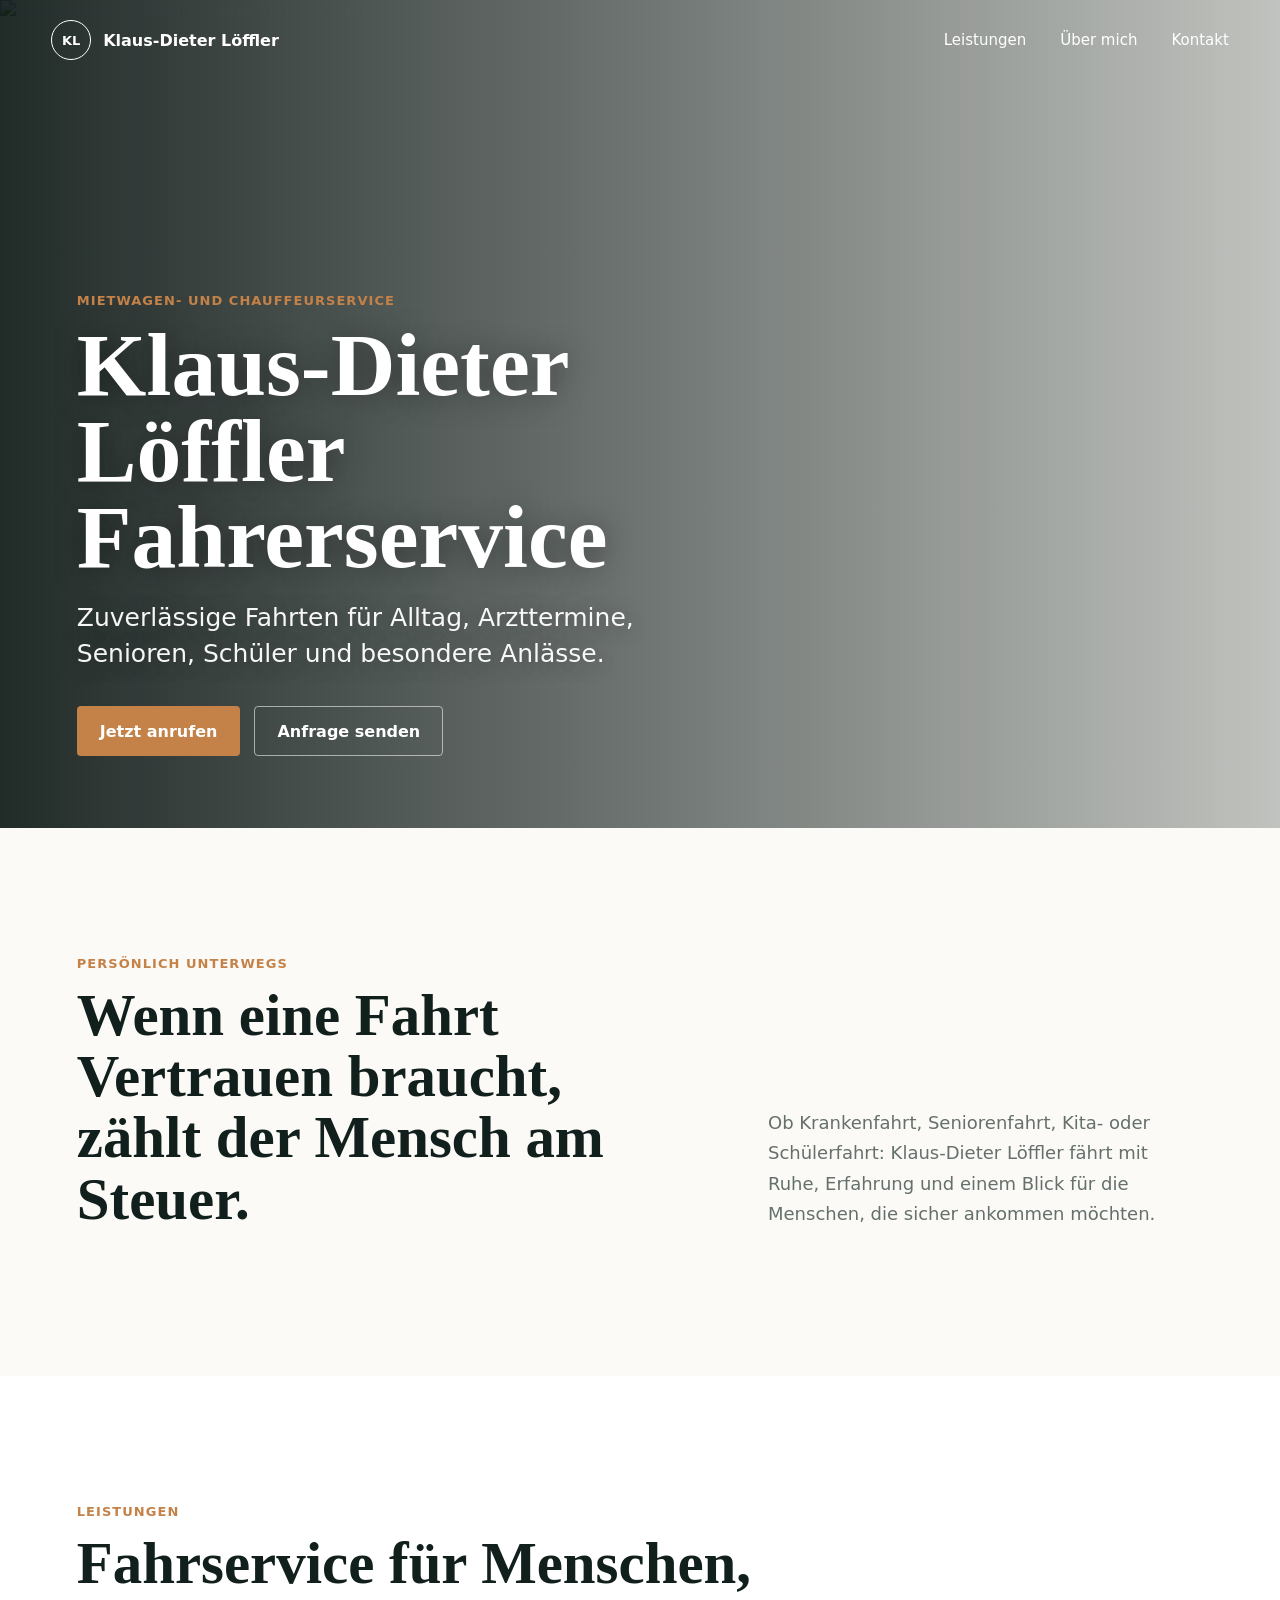
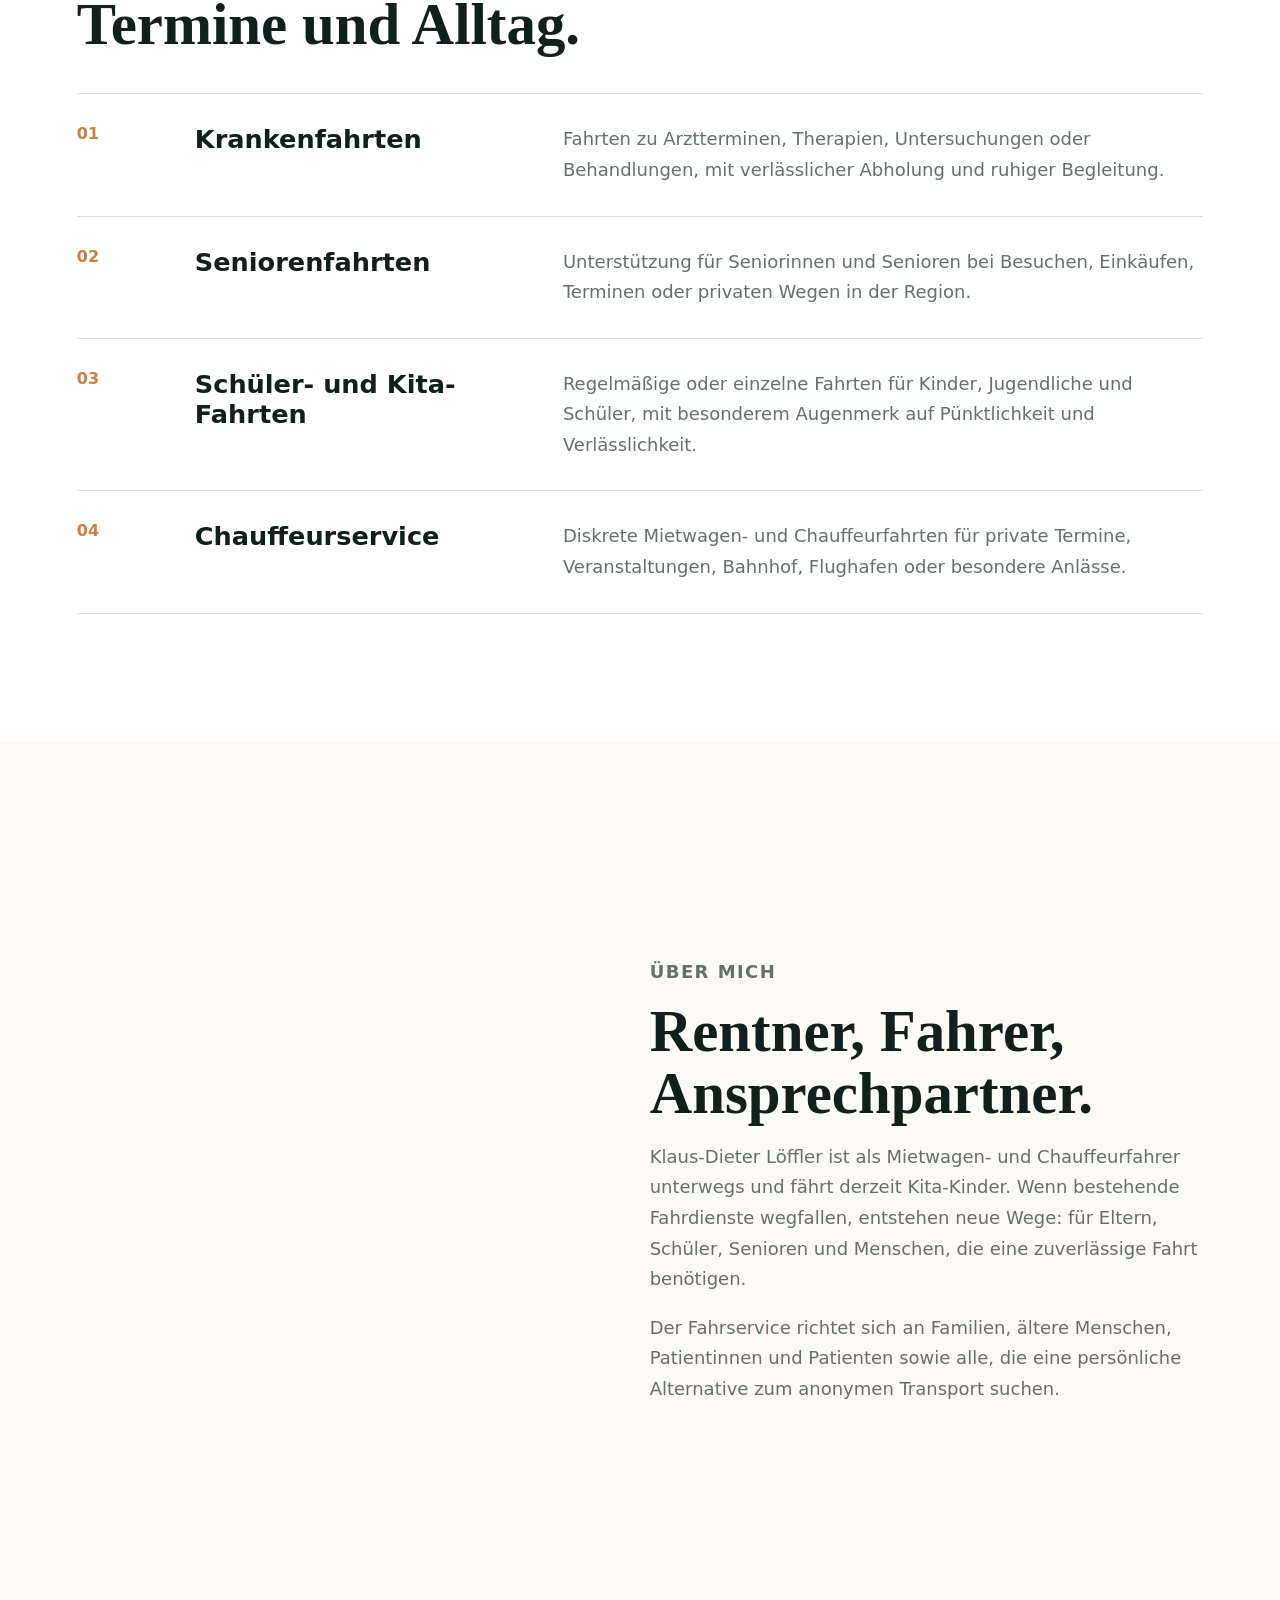
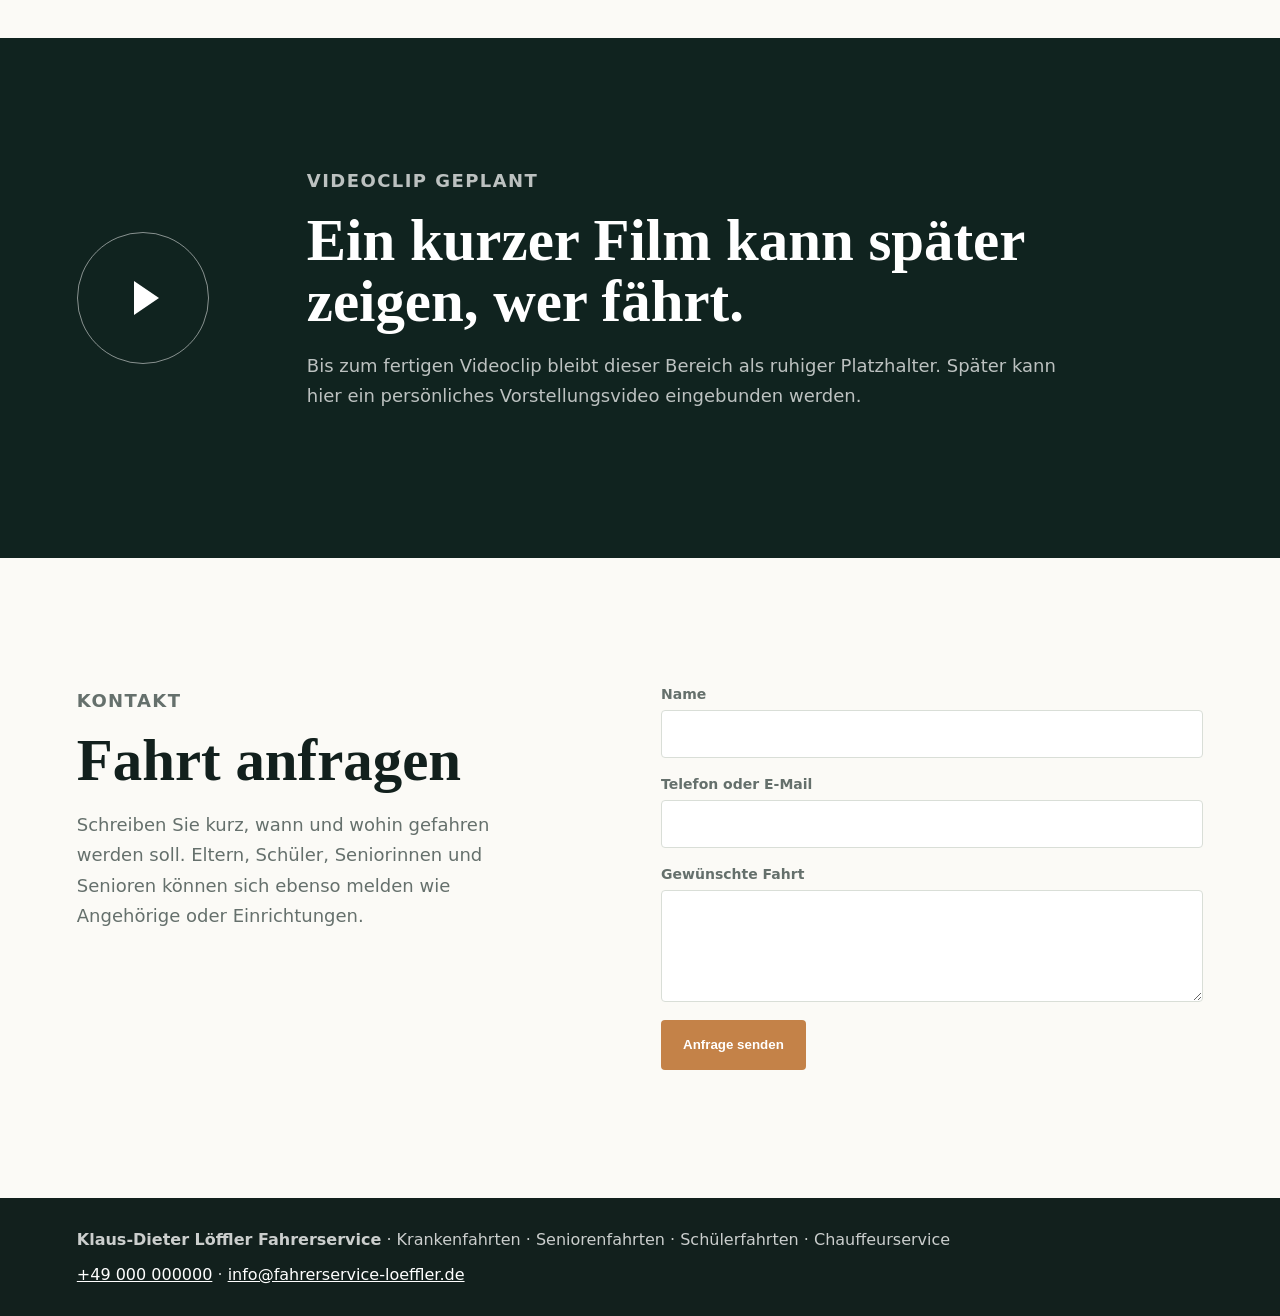
==== index.html @ e50ec059 "Initial fahrerservice website" ====
<!doctype html>
<html lang="de">
  <head>
    <meta charset="utf-8">
    <meta name="viewport" content="width=device-width, initial-scale=1">
    <title>Klaus-Dieter Löffler Fahrerservice | Krankenfahrten, Seniorenfahrten & Chauffeurservice</title>
    <meta name="description" content="Zuverlässiger Fahrerservice von Klaus-Dieter Löffler: Krankenfahrten, Seniorenfahrten, Schülerfahrten, Kita-Fahrten und Mietwagen-Chauffeurservice. Persönlich, pünktlich und diskret.">
    <meta name="robots" content="index, follow">
    <meta name="theme-color" content="#10231f">
    <link rel="canonical" href="https://www.fahrerservice-loeffler.de/">
    <link rel="stylesheet" href="styles.css">
    <script type="application/ld+json">
      {
        "@context": "https://schema.org",
        "@type": "LocalBusiness",
        "name": "Klaus-Dieter Löffler Fahrerservice",
        "description": "Fahrerservice für Krankenfahrten, Seniorenfahrten, Schülerfahrten, Kita-Fahrten und Chauffeurservice.",
        "founder": "Klaus-Dieter Löffler",
        "url": "https://www.fahrerservice-loeffler.de/",
        "telephone": "+49 000 000000",
        "areaServed": "Region bitte ergänzen",
        "priceRange": "$$",
        "sameAs": []
      }
    </script>
  </head>
  <body>
    <header class="site-header" aria-label="Hauptnavigation">
      <a class="brand" href="#start" aria-label="Zur Startseite">
        <span class="brand-mark">KL</span>
        <span>Klaus-Dieter Löffler</span>
      </a>
      <nav class="nav" aria-label="Seitenbereiche">
        <a href="#leistungen">Leistungen</a>
        <a href="#ueber-mich">Über mich</a>
        <a href="#kontakt">Kontakt</a>
      </nav>
    </header>

    <main id="start">
      <section class="hero" aria-label="Fahrerservice Klaus-Dieter Löffler">
        <picture>
          <source srcset="https://images.unsplash.com/photo-1503376780353-7e6692767b70?auto=format&fit=crop&w=1800&q=82" media="(min-width: 760px)">
          <img src="https://images.unsplash.com/photo-1503376780353-7e6692767b70?auto=format&fit=crop&w=1000&q=82" alt="Gepflegtes Fahrzeug auf einer ruhigen Straße" class="hero-image">
        </picture>
        <div class="hero-shade"></div>
        <div class="hero-content">
          <p class="eyebrow">Mietwagen- und Chauffeurservice</p>
          <h1>Klaus-Dieter Löffler Fahrerservice</h1>
          <p class="lead">Zuverlässige Fahrten für Alltag, Arzttermine, Senioren, Schüler und besondere Anlässe.</p>
          <div class="hero-actions">
            <a class="button primary" href="tel:+49000000000">Jetzt anrufen</a>
            <a class="button secondary" href="#kontakt">Anfrage senden</a>
          </div>
        </div>
      </section>

      <section class="intro section-pad">
        <div class="intro-text reveal">
          <p class="section-kicker">Persönlich unterwegs</p>
          <h2>Wenn eine Fahrt Vertrauen braucht, zählt der Mensch am Steuer.</h2>
        </div>
        <p class="intro-copy reveal">Ob Krankenfahrt, Seniorenfahrt, Kita- oder Schülerfahrt: Klaus-Dieter Löffler fährt mit Ruhe, Erfahrung und einem Blick für die Menschen, die sicher ankommen möchten.</p>
      </section>

      <section id="leistungen" class="services section-pad" aria-labelledby="leistungen-title">
        <div class="section-head reveal">
          <p class="section-kicker">Leistungen</p>
          <h2 id="leistungen-title">Fahrservice für Menschen, Termine und Alltag.</h2>
        </div>
        <div class="service-list">
          <article class="service-item reveal">
            <span>01</span>
            <h3>Krankenfahrten</h3>
            <p>Fahrten zu Arztterminen, Therapien, Untersuchungen oder Behandlungen, mit verlässlicher Abholung und ruhiger Begleitung.</p>
          </article>
          <article class="service-item reveal">
            <span>02</span>
            <h3>Seniorenfahrten</h3>
            <p>Unterstützung für Seniorinnen und Senioren bei Besuchen, Einkäufen, Terminen oder privaten Wegen in der Region.</p>
          </article>
          <article class="service-item reveal">
            <span>03</span>
            <h3>Schüler- und Kita-Fahrten</h3>
            <p>Regelmäßige oder einzelne Fahrten für Kinder, Jugendliche und Schüler, mit besonderem Augenmerk auf Pünktlichkeit und Verlässlichkeit.</p>
          </article>
          <article class="service-item reveal">
            <span>04</span>
            <h3>Chauffeurservice</h3>
            <p>Diskrete Mietwagen- und Chauffeurfahrten für private Termine, Veranstaltungen, Bahnhof, Flughafen oder besondere Anlässe.</p>
          </article>
        </div>
      </section>

      <section id="ueber-mich" class="about section-pad">
        <div class="about-media reveal" aria-hidden="true"></div>
        <div class="about-copy reveal">
          <p class="section-kicker">Über mich</p>
          <h2>Rentner, Fahrer, Ansprechpartner.</h2>
          <p>Klaus-Dieter Löffler ist als Mietwagen- und Chauffeurfahrer unterwegs und fährt derzeit Kita-Kinder. Wenn bestehende Fahrdienste wegfallen, entstehen neue Wege: für Eltern, Schüler, Senioren und Menschen, die eine zuverlässige Fahrt benötigen.</p>
          <p>Der Fahrservice richtet sich an Familien, ältere Menschen, Patientinnen und Patienten sowie alle, die eine persönliche Alternative zum anonymen Transport suchen.</p>
        </div>
      </section>

      <section class="video-note section-pad" aria-labelledby="video-title">
        <div class="video-shell reveal">
          <button class="play-button" type="button" aria-label="Videoclip Platzhalter abspielen">
            <span></span>
          </button>
          <div>
            <p class="section-kicker">Videoclip geplant</p>
            <h2 id="video-title">Ein kurzer Film kann später zeigen, wer fährt.</h2>
            <p>Bis zum fertigen Videoclip bleibt dieser Bereich als ruhiger Platzhalter. Später kann hier ein persönliches Vorstellungsvideo eingebunden werden.</p>
          </div>
        </div>
      </section>

      <section id="kontakt" class="contact section-pad" aria-labelledby="kontakt-title">
        <div class="contact-copy reveal">
          <p class="section-kicker">Kontakt</p>
          <h2 id="kontakt-title">Fahrt anfragen</h2>
          <p>Schreiben Sie kurz, wann und wohin gefahren werden soll. Eltern, Schüler, Seniorinnen und Senioren können sich ebenso melden wie Angehörige oder Einrichtungen.</p>
        </div>
        <form class="contact-form reveal" action="mailto:info@fahrerservice-loeffler.de" method="post" enctype="text/plain">
          <label>
            Name
            <input name="name" autocomplete="name" required>
          </label>
          <label>
            Telefon oder E-Mail
            <input name="kontakt" autocomplete="tel" required>
          </label>
          <label>
            Gewünschte Fahrt
            <textarea name="nachricht" rows="5" required></textarea>
          </label>
          <button class="button primary" type="submit">Anfrage senden</button>
        </form>
      </section>
    </main>

    <footer class="footer">
      <p><strong>Klaus-Dieter Löffler Fahrerservice</strong> · Krankenfahrten · Seniorenfahrten · Schülerfahrten · Chauffeurservice</p>
      <p><a href="tel:+49000000000">+49 000 000000</a> · <a href="mailto:info@fahrerservice-loeffler.de">info@fahrerservice-loeffler.de</a></p>
    </footer>

    <script src="script.js"></script>
  </body>
</html>
---- styles.css ----
:root {
  --ink: #12201d;
  --muted: #65706c;
  --paper: #fbfaf6;
  --line: #d9ded7;
  --accent: #c48248;
  --deep: #10231f;
  --white: #ffffff;
  font-family: Inter, ui-sans-serif, system-ui, -apple-system, BlinkMacSystemFont, "Segoe UI", sans-serif;
}

* {
  box-sizing: border-box;
}

html {
  scroll-behavior: smooth;
}

body {
  margin: 0;
  color: var(--ink);
  background: var(--paper);
}

a {
  color: inherit;
}

.site-header {
  position: fixed;
  inset: 0 0 auto;
  z-index: 10;
  display: flex;
  align-items: center;
  justify-content: space-between;
  gap: 24px;
  padding: 20px clamp(20px, 4vw, 56px);
  color: var(--white);
  transition: background 220ms ease, color 220ms ease, box-shadow 220ms ease;
}

.site-header.is-scrolled {
  background: rgba(251, 250, 246, 0.94);
  color: var(--ink);
  box-shadow: 0 8px 28px rgba(16, 35, 31, 0.08);
  backdrop-filter: blur(14px);
}

.brand {
  display: inline-flex;
  align-items: center;
  gap: 12px;
  text-decoration: none;
  font-weight: 750;
}

.brand-mark {
  display: grid;
  width: 40px;
  height: 40px;
  place-items: center;
  border: 1px solid currentColor;
  border-radius: 50%;
  font-size: 13px;
  letter-spacing: 0;
}

.nav {
  display: flex;
  gap: clamp(14px, 3vw, 34px);
  font-size: 15px;
}

.nav a {
  text-decoration: none;
}

.hero {
  position: relative;
  min-height: 92svh;
  overflow: hidden;
  display: flex;
  align-items: flex-end;
  padding: 140px clamp(20px, 6vw, 84px) 72px;
  color: var(--white);
}

.hero-image,
.hero picture {
  position: absolute;
  inset: 0;
  width: 100%;
  height: 100%;
}

.hero-image {
  object-fit: cover;
  transform: scale(1.04);
  animation: settle 1100ms ease forwards;
}

.hero-shade {
  position: absolute;
  inset: 0;
  background: linear-gradient(90deg, rgba(9, 20, 18, 0.9), rgba(9, 20, 18, 0.58) 50%, rgba(9, 20, 18, 0.24));
}

.hero-content {
  position: relative;
  width: min(720px, 100%);
}

.eyebrow,
.section-kicker {
  margin: 0 0 14px;
  color: var(--accent);
  font-size: 13px;
  font-weight: 800;
  letter-spacing: 0.08em;
  text-transform: uppercase;
}

h1,
h2,
h3,
p {
  margin-top: 0;
}

h1 {
  max-width: 760px;
  margin-bottom: 20px;
  font-family: Georgia, "Times New Roman", serif;
  font-size: clamp(48px, 7vw, 96px);
  line-height: 0.96;
  letter-spacing: 0;
  text-shadow: 0 2px 30px rgba(0, 0, 0, 0.42);
}

h2 {
  margin-bottom: 18px;
  font-family: Georgia, "Times New Roman", serif;
  font-size: clamp(32px, 4.6vw, 64px);
  line-height: 1.04;
  letter-spacing: 0;
}

h3 {
  margin-bottom: 12px;
  font-size: clamp(20px, 2vw, 28px);
  letter-spacing: 0;
}

.lead {
  max-width: 600px;
  margin-bottom: 34px;
  color: rgba(255, 255, 255, 0.96);
  font-size: clamp(19px, 2.2vw, 25px);
  line-height: 1.45;
  text-shadow: 0 2px 22px rgba(0, 0, 0, 0.36);
}

.hero-actions {
  display: flex;
  flex-wrap: wrap;
  gap: 14px;
}

.button {
  display: inline-flex;
  min-height: 50px;
  align-items: center;
  justify-content: center;
  padding: 0 22px;
  border: 1px solid transparent;
  border-radius: 4px;
  font-weight: 760;
  text-decoration: none;
  transition: transform 180ms ease, background 180ms ease, border-color 180ms ease;
}

.button:hover {
  transform: translateY(-2px);
}

.button.primary {
  background: var(--accent);
  color: var(--white);
}

.button.secondary {
  border-color: rgba(255, 255, 255, 0.55);
  color: var(--white);
}

.section-pad {
  padding: clamp(72px, 10vw, 140px) clamp(20px, 6vw, 84px);
}

.intro {
  display: grid;
  grid-template-columns: minmax(0, 1.15fr) minmax(280px, 0.85fr);
  gap: clamp(32px, 8vw, 108px);
  align-items: end;
}

.intro-copy,
.about-copy p,
.contact-copy p,
.video-shell p,
.service-item p {
  color: var(--muted);
  font-size: 18px;
  line-height: 1.7;
}

.section-head {
  max-width: 820px;
  margin-bottom: 38px;
}

.services {
  background: var(--white);
}

.service-list {
  border-top: 1px solid var(--line);
}

.service-item {
  display: grid;
  grid-template-columns: 70px minmax(160px, 0.4fr) minmax(260px, 0.8fr);
  gap: clamp(18px, 4vw, 48px);
  padding: 30px 0;
  border-bottom: 1px solid var(--line);
}

.service-item span {
  color: var(--accent);
  font-weight: 850;
}

.service-item p {
  margin-bottom: 0;
}

.about {
  display: grid;
  grid-template-columns: minmax(260px, 0.85fr) minmax(300px, 1fr);
  gap: clamp(32px, 8vw, 110px);
  align-items: center;
}

.about-media {
  min-height: clamp(360px, 54vw, 640px);
  background-image: url("https://images.unsplash.com/photo-1449965408869-eaa3f722e40d?auto=format&fit=crop&w=1200&q=82");
  background-position: center;
  background-size: cover;
}

.video-note {
  background: var(--deep);
  color: var(--white);
}

.video-shell {
  display: grid;
  grid-template-columns: 160px minmax(0, 760px);
  gap: clamp(28px, 6vw, 70px);
  align-items: center;
}

.video-shell p {
  color: rgba(255, 255, 255, 0.72);
}

.play-button {
  width: 132px;
  height: 132px;
  border: 1px solid rgba(255, 255, 255, 0.5);
  border-radius: 50%;
  background: transparent;
  cursor: pointer;
  transition: transform 220ms ease, background 220ms ease;
}

.play-button:hover {
  background: rgba(255, 255, 255, 0.08);
  transform: scale(1.04);
}

.play-button span {
  display: block;
  width: 0;
  height: 0;
  margin: auto;
  border-top: 17px solid transparent;
  border-bottom: 17px solid transparent;
  border-left: 25px solid var(--white);
  transform: translateX(4px);
}

.contact {
  display: grid;
  grid-template-columns: minmax(260px, 0.8fr) minmax(300px, 0.9fr);
  gap: clamp(34px, 8vw, 110px);
  align-items: start;
}

.contact-form {
  display: grid;
  gap: 18px;
}

label {
  display: grid;
  gap: 8px;
  color: var(--muted);
  font-size: 14px;
  font-weight: 760;
}

input,
textarea {
  width: 100%;
  border: 1px solid var(--line);
  border-radius: 4px;
  background: var(--white);
  color: var(--ink);
  font: inherit;
  padding: 15px 16px;
}

input:focus,
textarea:focus {
  outline: 2px solid rgba(196, 130, 72, 0.35);
  border-color: var(--accent);
}

.contact-form .button {
  width: fit-content;
  border: 0;
  cursor: pointer;
}

.footer {
  display: flex;
  flex-wrap: wrap;
  justify-content: space-between;
  gap: 16px;
  padding: 32px clamp(20px, 6vw, 84px);
  background: var(--ink);
  color: rgba(255, 255, 255, 0.78);
}

.footer p {
  margin: 0;
}

.footer a {
  color: var(--white);
}

.reveal {
  opacity: 0;
  transform: translateY(22px);
  transition: opacity 650ms ease, transform 650ms ease;
}

.reveal.is-visible {
  opacity: 1;
  transform: translateY(0);
}

@keyframes settle {
  to {
    transform: scale(1);
  }
}

@media (max-width: 780px) {
  .site-header {
    align-items: flex-start;
    padding: 16px 20px;
  }

  .brand {
    max-width: 190px;
  }

  .nav {
    gap: 12px;
    font-size: 13px;
  }

  .hero {
    min-height: 88svh;
    padding: 116px 20px 46px;
  }

  h1 {
    font-size: clamp(42px, 13vw, 56px);
  }

  .lead {
    font-size: 18px;
  }

  .hero-shade {
    background: linear-gradient(180deg, rgba(9, 20, 18, 0.56), rgba(9, 20, 18, 0.82));
  }

  .intro,
  .about,
  .contact,
  .video-shell {
    grid-template-columns: 1fr;
  }

  .service-item {
    grid-template-columns: 1fr;
    gap: 8px;
  }

  .video-shell {
    gap: 24px;
  }

  .play-button {
    width: 96px;
    height: 96px;
  }

  .footer {
    display: grid;
  }
}
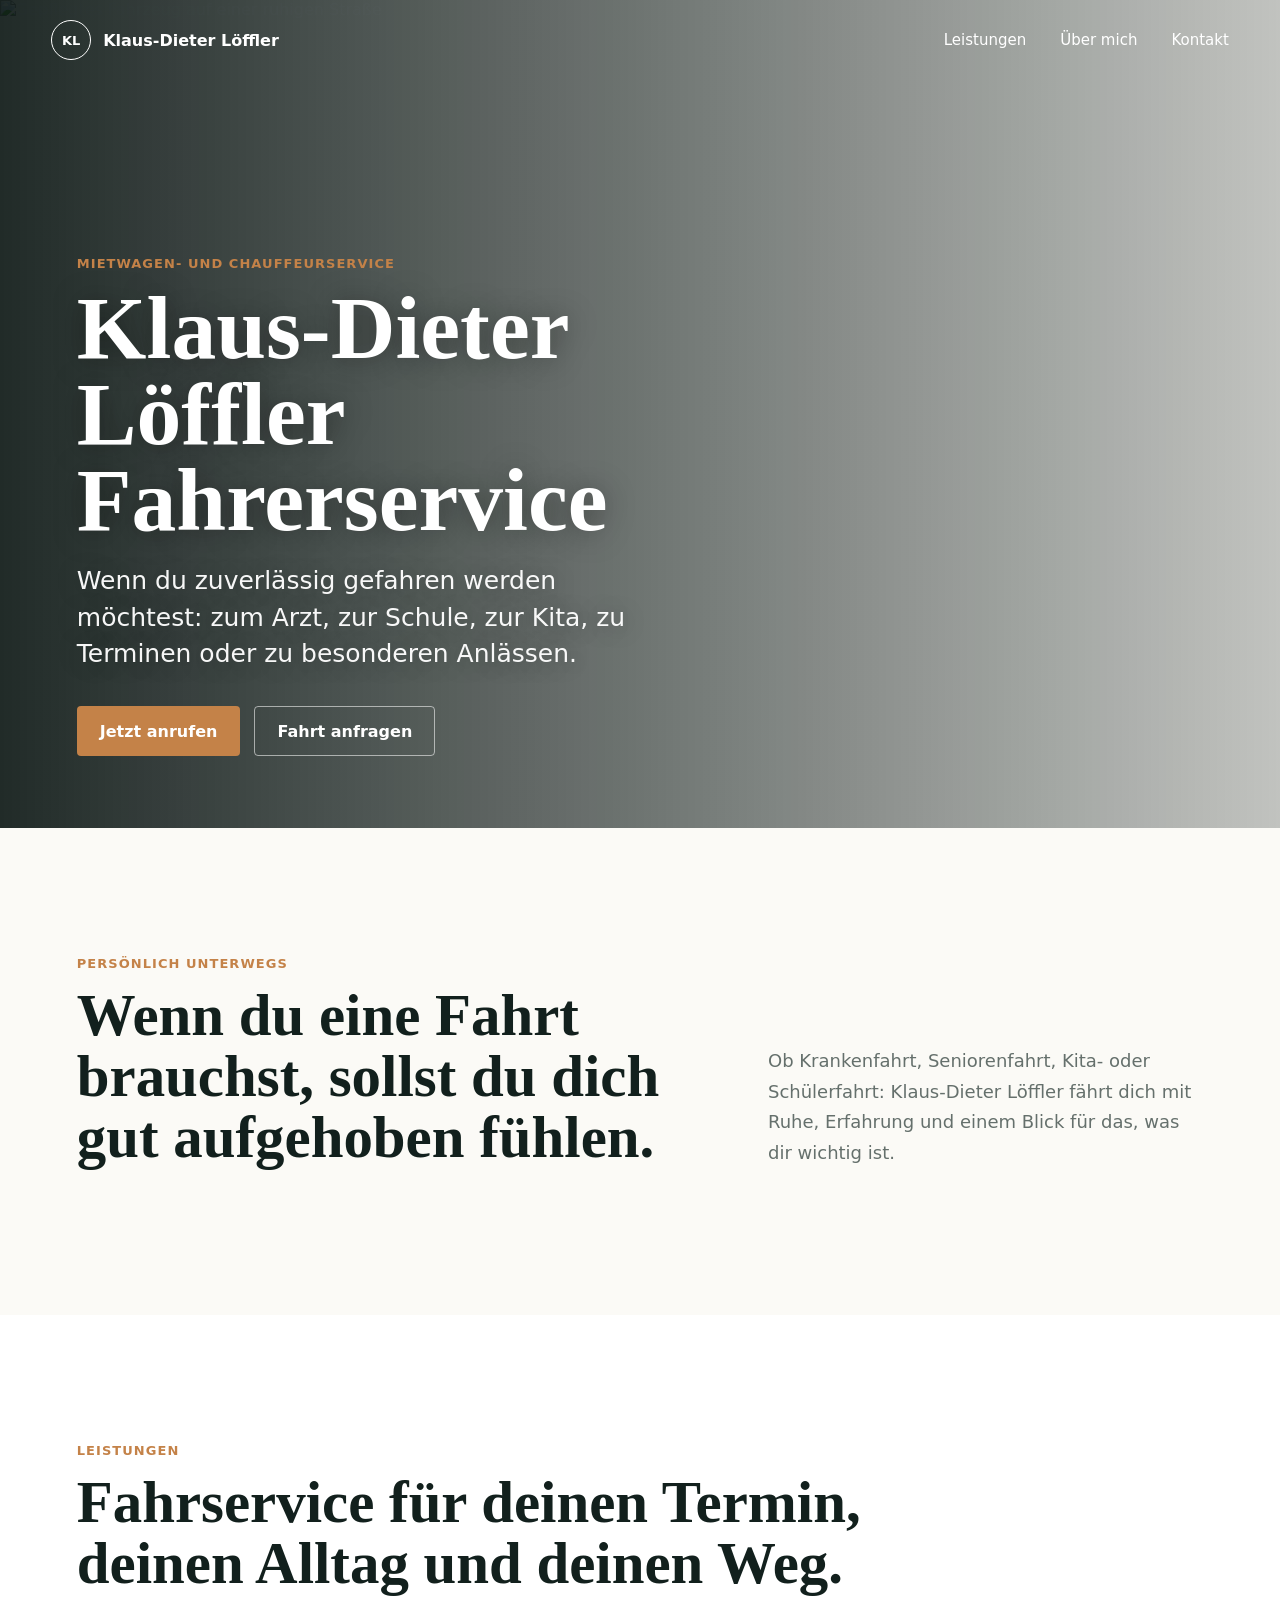
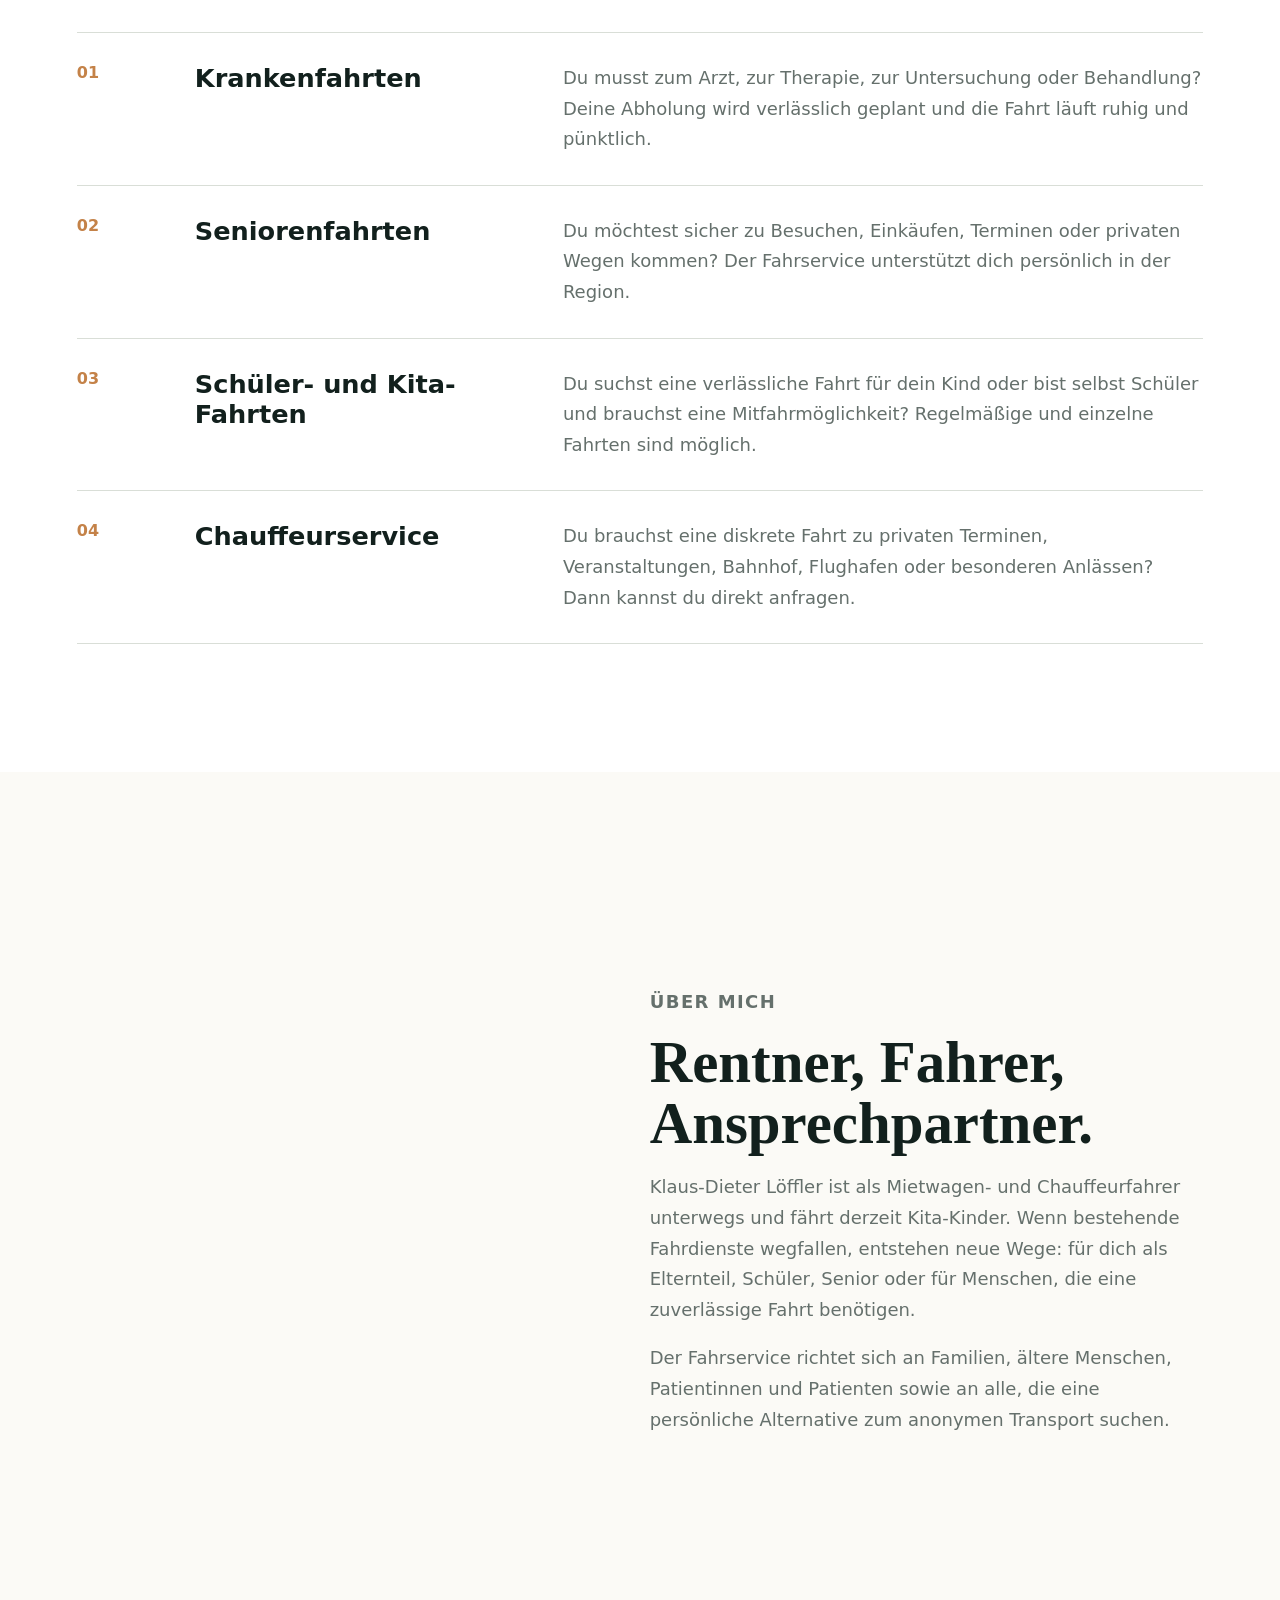
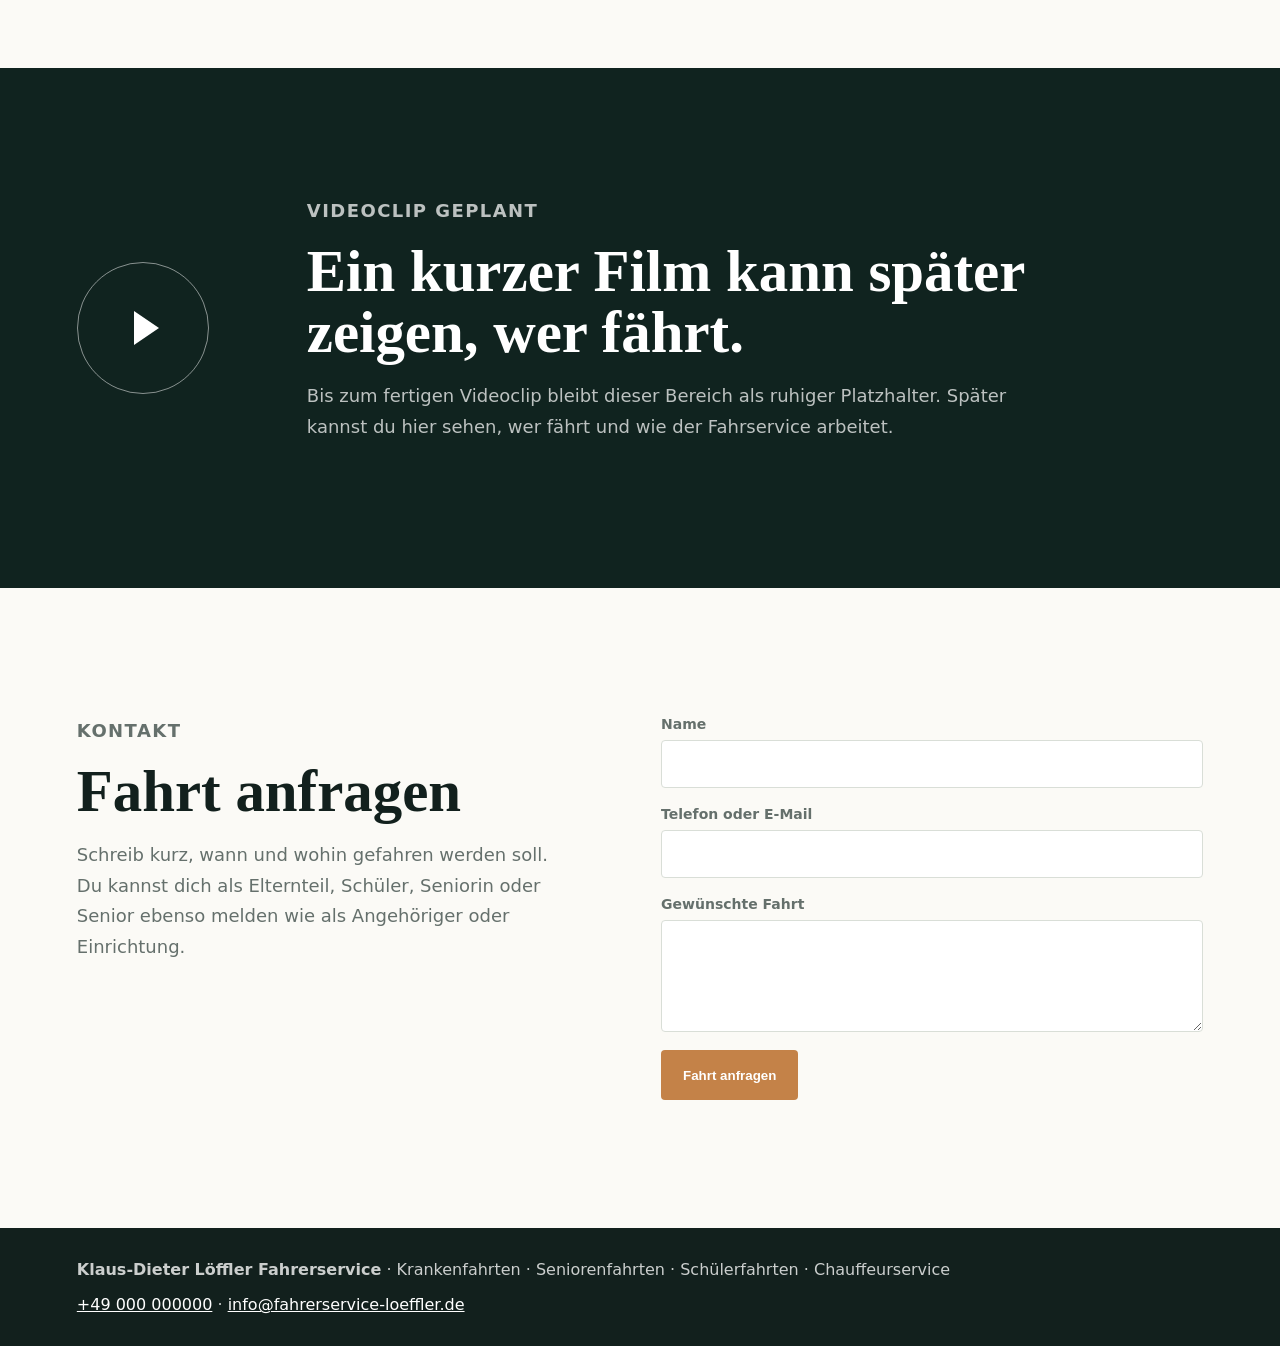
==== commit f323e9ec: "Switch website copy to du address" ====
--- a/index.html
+++ b/index.html
@@ -4,7 +4,7 @@
     <meta charset="utf-8">
     <meta name="viewport" content="width=device-width, initial-scale=1">
     <title>Klaus-Dieter Löffler Fahrerservice | Krankenfahrten, Seniorenfahrten & Chauffeurservice</title>
-    <meta name="description" content="Zuverlässiger Fahrerservice von Klaus-Dieter Löffler: Krankenfahrten, Seniorenfahrten, Schülerfahrten, Kita-Fahrten und Mietwagen-Chauffeurservice. Persönlich, pünktlich und diskret.">
+    <meta name="description" content="Du brauchst eine zuverlässige Fahrt? Klaus-Dieter Löffler fährt Krankenfahrten, Seniorenfahrten, Schülerfahrten, Kita-Fahrten und Chauffeurservice. Persönlich, pünktlich und diskret.">
     <meta name="robots" content="index, follow">
     <meta name="theme-color" content="#10231f">
     <link rel="canonical" href="https://www.fahrerservice-loeffler.de/">
@@ -47,10 +47,10 @@
         <div class="hero-content">
           <p class="eyebrow">Mietwagen- und Chauffeurservice</p>
           <h1>Klaus-Dieter Löffler Fahrerservice</h1>
-          <p class="lead">Zuverlässige Fahrten für Alltag, Arzttermine, Senioren, Schüler und besondere Anlässe.</p>
+          <p class="lead">Wenn du zuverlässig gefahren werden möchtest: zum Arzt, zur Schule, zur Kita, zu Terminen oder zu besonderen Anlässen.</p>
           <div class="hero-actions">
             <a class="button primary" href="tel:+49000000000">Jetzt anrufen</a>
-            <a class="button secondary" href="#kontakt">Anfrage senden</a>
+            <a class="button secondary" href="#kontakt">Fahrt anfragen</a>
           </div>
         </div>
       </section>
@@ -58,36 +58,36 @@
       <section class="intro section-pad">
         <div class="intro-text reveal">
           <p class="section-kicker">Persönlich unterwegs</p>
-          <h2>Wenn eine Fahrt Vertrauen braucht, zählt der Mensch am Steuer.</h2>
+          <h2>Wenn du eine Fahrt brauchst, sollst du dich gut aufgehoben fühlen.</h2>
         </div>
-        <p class="intro-copy reveal">Ob Krankenfahrt, Seniorenfahrt, Kita- oder Schülerfahrt: Klaus-Dieter Löffler fährt mit Ruhe, Erfahrung und einem Blick für die Menschen, die sicher ankommen möchten.</p>
+        <p class="intro-copy reveal">Ob Krankenfahrt, Seniorenfahrt, Kita- oder Schülerfahrt: Klaus-Dieter Löffler fährt dich mit Ruhe, Erfahrung und einem Blick für das, was dir wichtig ist.</p>
       </section>
 
       <section id="leistungen" class="services section-pad" aria-labelledby="leistungen-title">
         <div class="section-head reveal">
           <p class="section-kicker">Leistungen</p>
-          <h2 id="leistungen-title">Fahrservice für Menschen, Termine und Alltag.</h2>
+          <h2 id="leistungen-title">Fahrservice für deinen Termin, deinen Alltag und deinen Weg.</h2>
         </div>
         <div class="service-list">
           <article class="service-item reveal">
             <span>01</span>
             <h3>Krankenfahrten</h3>
-            <p>Fahrten zu Arztterminen, Therapien, Untersuchungen oder Behandlungen, mit verlässlicher Abholung und ruhiger Begleitung.</p>
+            <p>Du musst zum Arzt, zur Therapie, zur Untersuchung oder Behandlung? Deine Abholung wird verlässlich geplant und die Fahrt läuft ruhig und pünktlich.</p>
           </article>
           <article class="service-item reveal">
             <span>02</span>
             <h3>Seniorenfahrten</h3>
-            <p>Unterstützung für Seniorinnen und Senioren bei Besuchen, Einkäufen, Terminen oder privaten Wegen in der Region.</p>
+            <p>Du möchtest sicher zu Besuchen, Einkäufen, Terminen oder privaten Wegen kommen? Der Fahrservice unterstützt dich persönlich in der Region.</p>
           </article>
           <article class="service-item reveal">
             <span>03</span>
             <h3>Schüler- und Kita-Fahrten</h3>
-            <p>Regelmäßige oder einzelne Fahrten für Kinder, Jugendliche und Schüler, mit besonderem Augenmerk auf Pünktlichkeit und Verlässlichkeit.</p>
+            <p>Du suchst eine verlässliche Fahrt für dein Kind oder bist selbst Schüler und brauchst eine Mitfahrmöglichkeit? Regelmäßige und einzelne Fahrten sind möglich.</p>
           </article>
           <article class="service-item reveal">
             <span>04</span>
             <h3>Chauffeurservice</h3>
-            <p>Diskrete Mietwagen- und Chauffeurfahrten für private Termine, Veranstaltungen, Bahnhof, Flughafen oder besondere Anlässe.</p>
+            <p>Du brauchst eine diskrete Fahrt zu privaten Terminen, Veranstaltungen, Bahnhof, Flughafen oder besonderen Anlässen? Dann kannst du direkt anfragen.</p>
           </article>
         </div>
       </section>
@@ -97,8 +97,8 @@
         <div class="about-copy reveal">
           <p class="section-kicker">Über mich</p>
           <h2>Rentner, Fahrer, Ansprechpartner.</h2>
-          <p>Klaus-Dieter Löffler ist als Mietwagen- und Chauffeurfahrer unterwegs und fährt derzeit Kita-Kinder. Wenn bestehende Fahrdienste wegfallen, entstehen neue Wege: für Eltern, Schüler, Senioren und Menschen, die eine zuverlässige Fahrt benötigen.</p>
-          <p>Der Fahrservice richtet sich an Familien, ältere Menschen, Patientinnen und Patienten sowie alle, die eine persönliche Alternative zum anonymen Transport suchen.</p>
+          <p>Klaus-Dieter Löffler ist als Mietwagen- und Chauffeurfahrer unterwegs und fährt derzeit Kita-Kinder. Wenn bestehende Fahrdienste wegfallen, entstehen neue Wege: für dich als Elternteil, Schüler, Senior oder für Menschen, die eine zuverlässige Fahrt benötigen.</p>
+          <p>Der Fahrservice richtet sich an Familien, ältere Menschen, Patientinnen und Patienten sowie an alle, die eine persönliche Alternative zum anonymen Transport suchen.</p>
         </div>
       </section>
 
@@ -110,7 +110,7 @@
           <div>
             <p class="section-kicker">Videoclip geplant</p>
             <h2 id="video-title">Ein kurzer Film kann später zeigen, wer fährt.</h2>
-            <p>Bis zum fertigen Videoclip bleibt dieser Bereich als ruhiger Platzhalter. Später kann hier ein persönliches Vorstellungsvideo eingebunden werden.</p>
+            <p>Bis zum fertigen Videoclip bleibt dieser Bereich als ruhiger Platzhalter. Später kannst du hier sehen, wer fährt und wie der Fahrservice arbeitet.</p>
           </div>
         </div>
       </section>
@@ -119,7 +119,7 @@
         <div class="contact-copy reveal">
           <p class="section-kicker">Kontakt</p>
           <h2 id="kontakt-title">Fahrt anfragen</h2>
-          <p>Schreiben Sie kurz, wann und wohin gefahren werden soll. Eltern, Schüler, Seniorinnen und Senioren können sich ebenso melden wie Angehörige oder Einrichtungen.</p>
+          <p>Schreib kurz, wann und wohin gefahren werden soll. Du kannst dich als Elternteil, Schüler, Seniorin oder Senior ebenso melden wie als Angehöriger oder Einrichtung.</p>
         </div>
         <form class="contact-form reveal" action="mailto:info@fahrerservice-loeffler.de" method="post" enctype="text/plain">
           <label>
@@ -134,7 +134,7 @@
             Gewünschte Fahrt
             <textarea name="nachricht" rows="5" required></textarea>
           </label>
-          <button class="button primary" type="submit">Anfrage senden</button>
+          <button class="button primary" type="submit">Fahrt anfragen</button>
         </form>
       </section>
     </main>
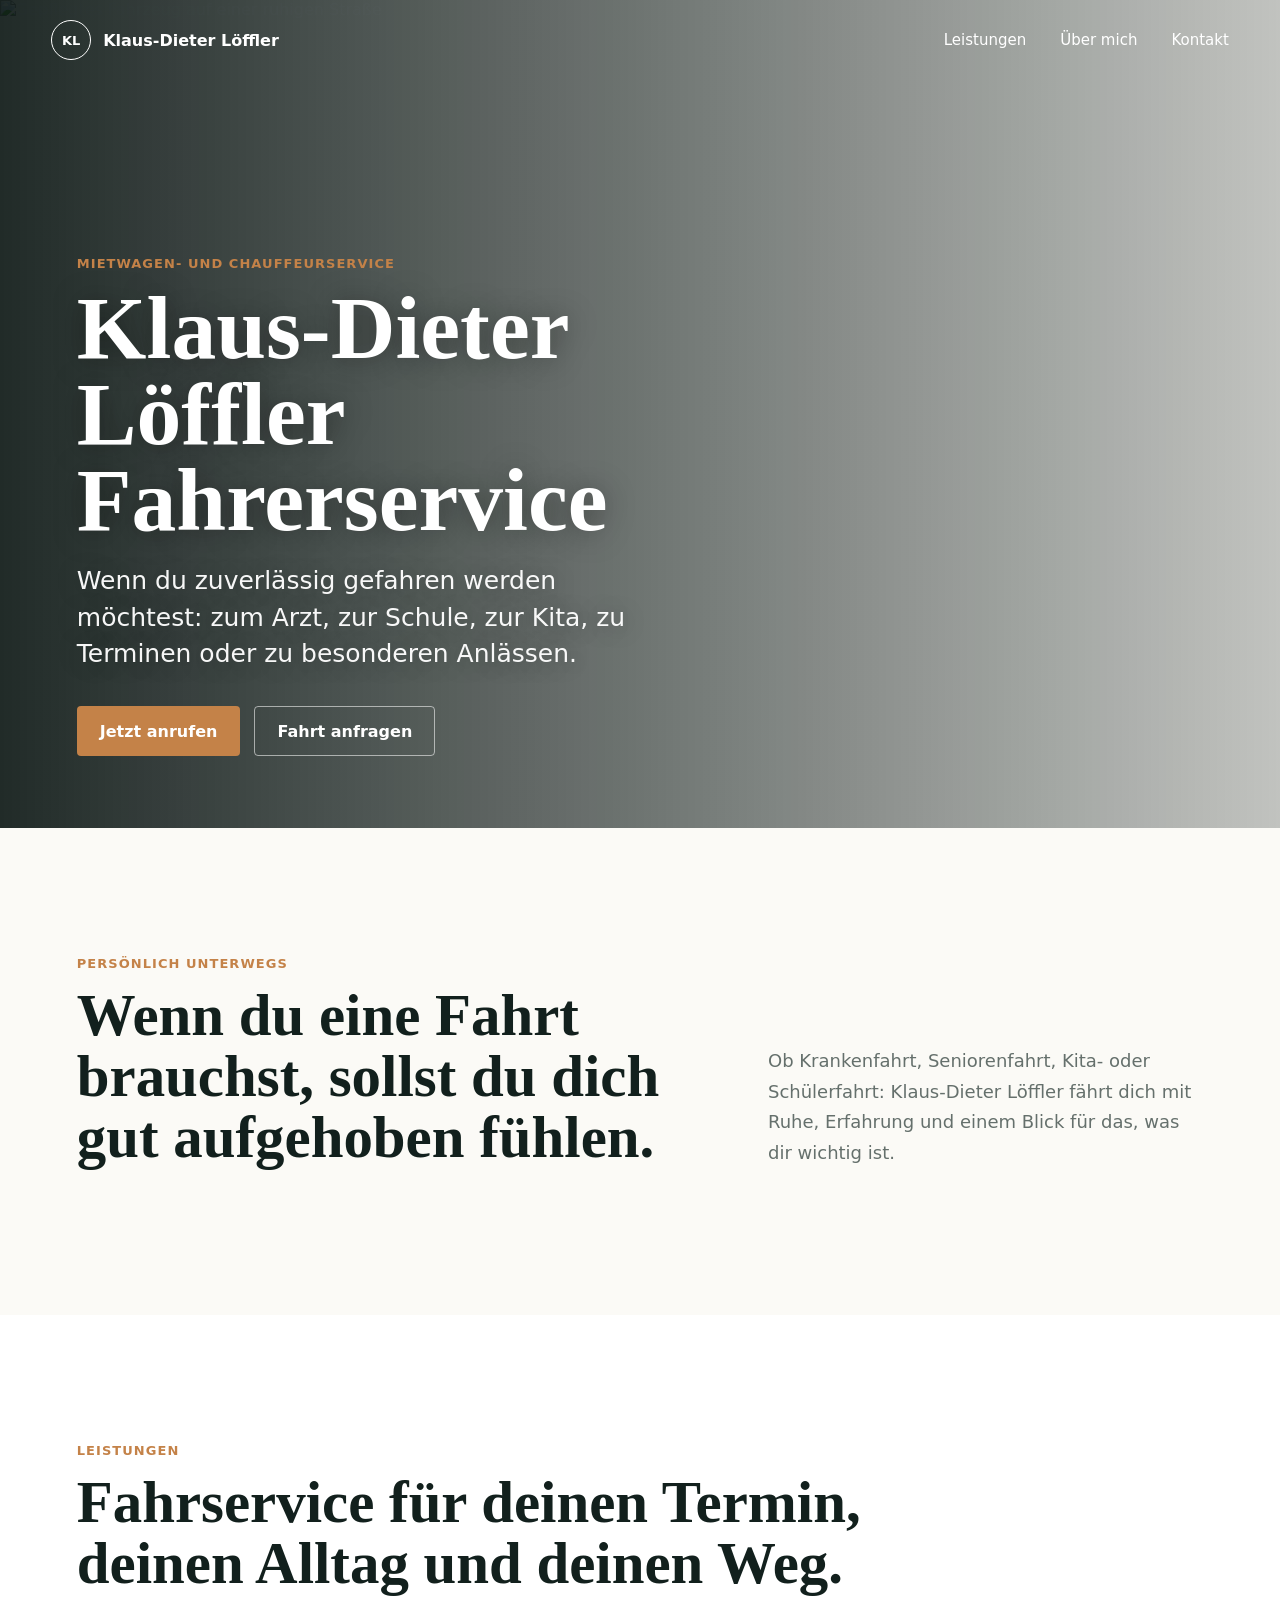
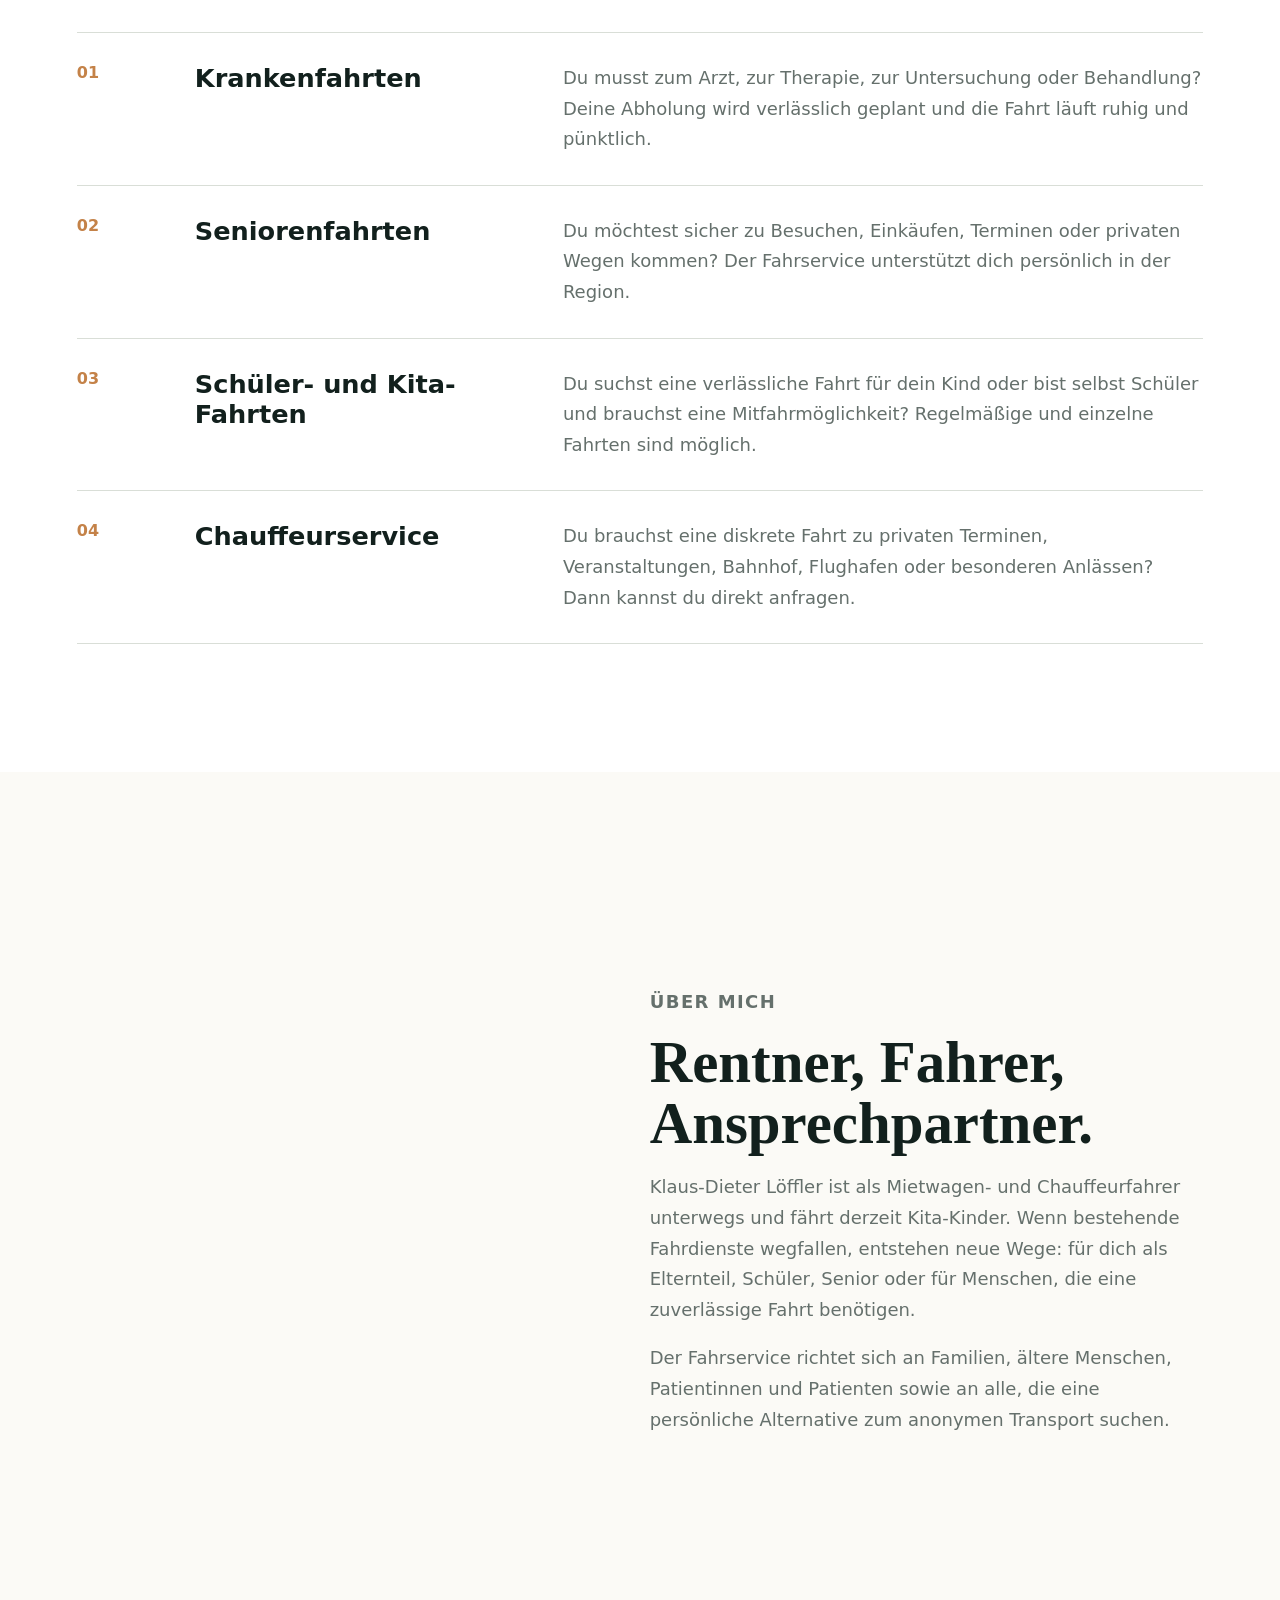
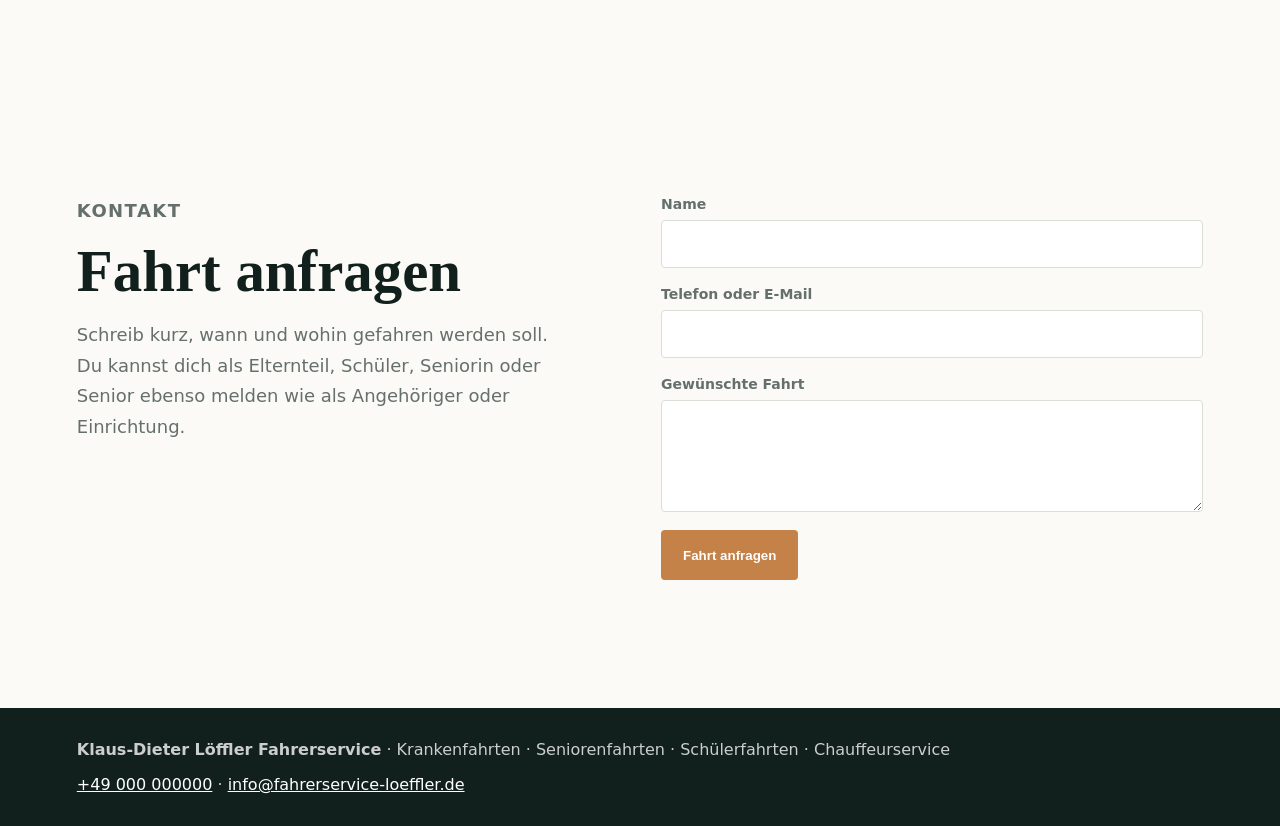
==== commit dab5ef64: "Remove video placeholder section" ====
--- a/index.html
+++ b/index.html
@@ -102,19 +102,6 @@
         </div>
       </section>
 
-      <section class="video-note section-pad" aria-labelledby="video-title">
-        <div class="video-shell reveal">
-          <button class="play-button" type="button" aria-label="Videoclip Platzhalter abspielen">
-            <span></span>
-          </button>
-          <div>
-            <p class="section-kicker">Videoclip geplant</p>
-            <h2 id="video-title">Ein kurzer Film kann später zeigen, wer fährt.</h2>
-            <p>Bis zum fertigen Videoclip bleibt dieser Bereich als ruhiger Platzhalter. Später kannst du hier sehen, wer fährt und wie der Fahrservice arbeitet.</p>
-          </div>
-        </div>
-      </section>
-
       <section id="kontakt" class="contact section-pad" aria-labelledby="kontakt-title">
         <div class="contact-copy reveal">
           <p class="section-kicker">Kontakt</p>
--- a/styles.css
+++ b/styles.css
@@ -208,7 +208,6 @@
 .intro-copy,
 .about-copy p,
 .contact-copy p,
-.video-shell p,
 .service-item p {
   color: var(--muted);
   font-size: 18px;
@@ -257,48 +256,6 @@
   background-image: url("https://images.unsplash.com/photo-1449965408869-eaa3f722e40d?auto=format&fit=crop&w=1200&q=82");
   background-position: center;
   background-size: cover;
-}
-
-.video-note {
-  background: var(--deep);
-  color: var(--white);
-}
-
-.video-shell {
-  display: grid;
-  grid-template-columns: 160px minmax(0, 760px);
-  gap: clamp(28px, 6vw, 70px);
-  align-items: center;
-}
-
-.video-shell p {
-  color: rgba(255, 255, 255, 0.72);
-}
-
-.play-button {
-  width: 132px;
-  height: 132px;
-  border: 1px solid rgba(255, 255, 255, 0.5);
-  border-radius: 50%;
-  background: transparent;
-  cursor: pointer;
-  transition: transform 220ms ease, background 220ms ease;
-}
-
-.play-button:hover {
-  background: rgba(255, 255, 255, 0.08);
-  transform: scale(1.04);
-}
-
-.play-button span {
-  display: block;
-  width: 0;
-  height: 0;
-  margin: auto;
-  border-top: 17px solid transparent;
-  border-bottom: 17px solid transparent;
-  border-left: 25px solid var(--white);
-  transform: translateX(4px);
 }
 
 .contact {
@@ -413,8 +370,7 @@
 
   .intro,
   .about,
-  .contact,
-  .video-shell {
+  .contact {
     grid-template-columns: 1fr;
   }
 
@@ -423,15 +379,6 @@
     gap: 8px;
   }
 
-  .video-shell {
-    gap: 24px;
-  }
-
-  .play-button {
-    width: 96px;
-    height: 96px;
-  }
-
   .footer {
     display: grid;
   }
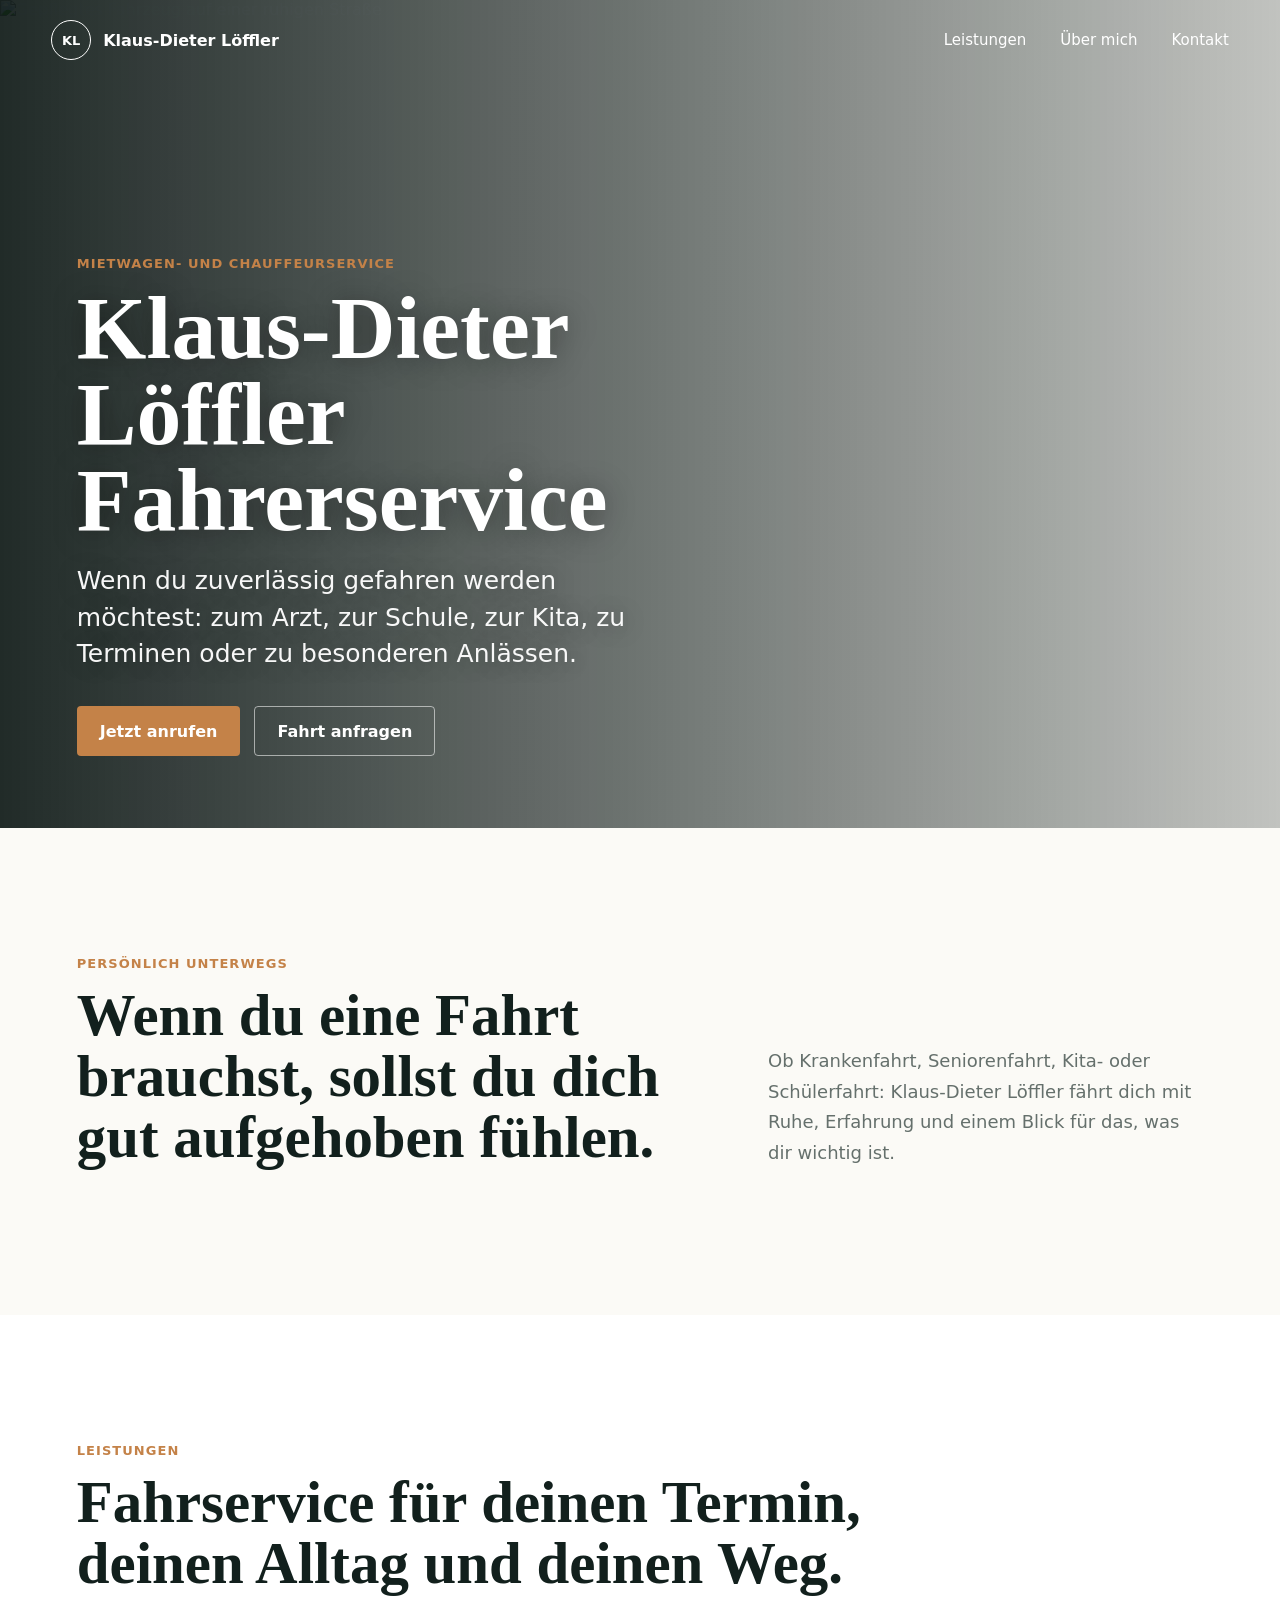
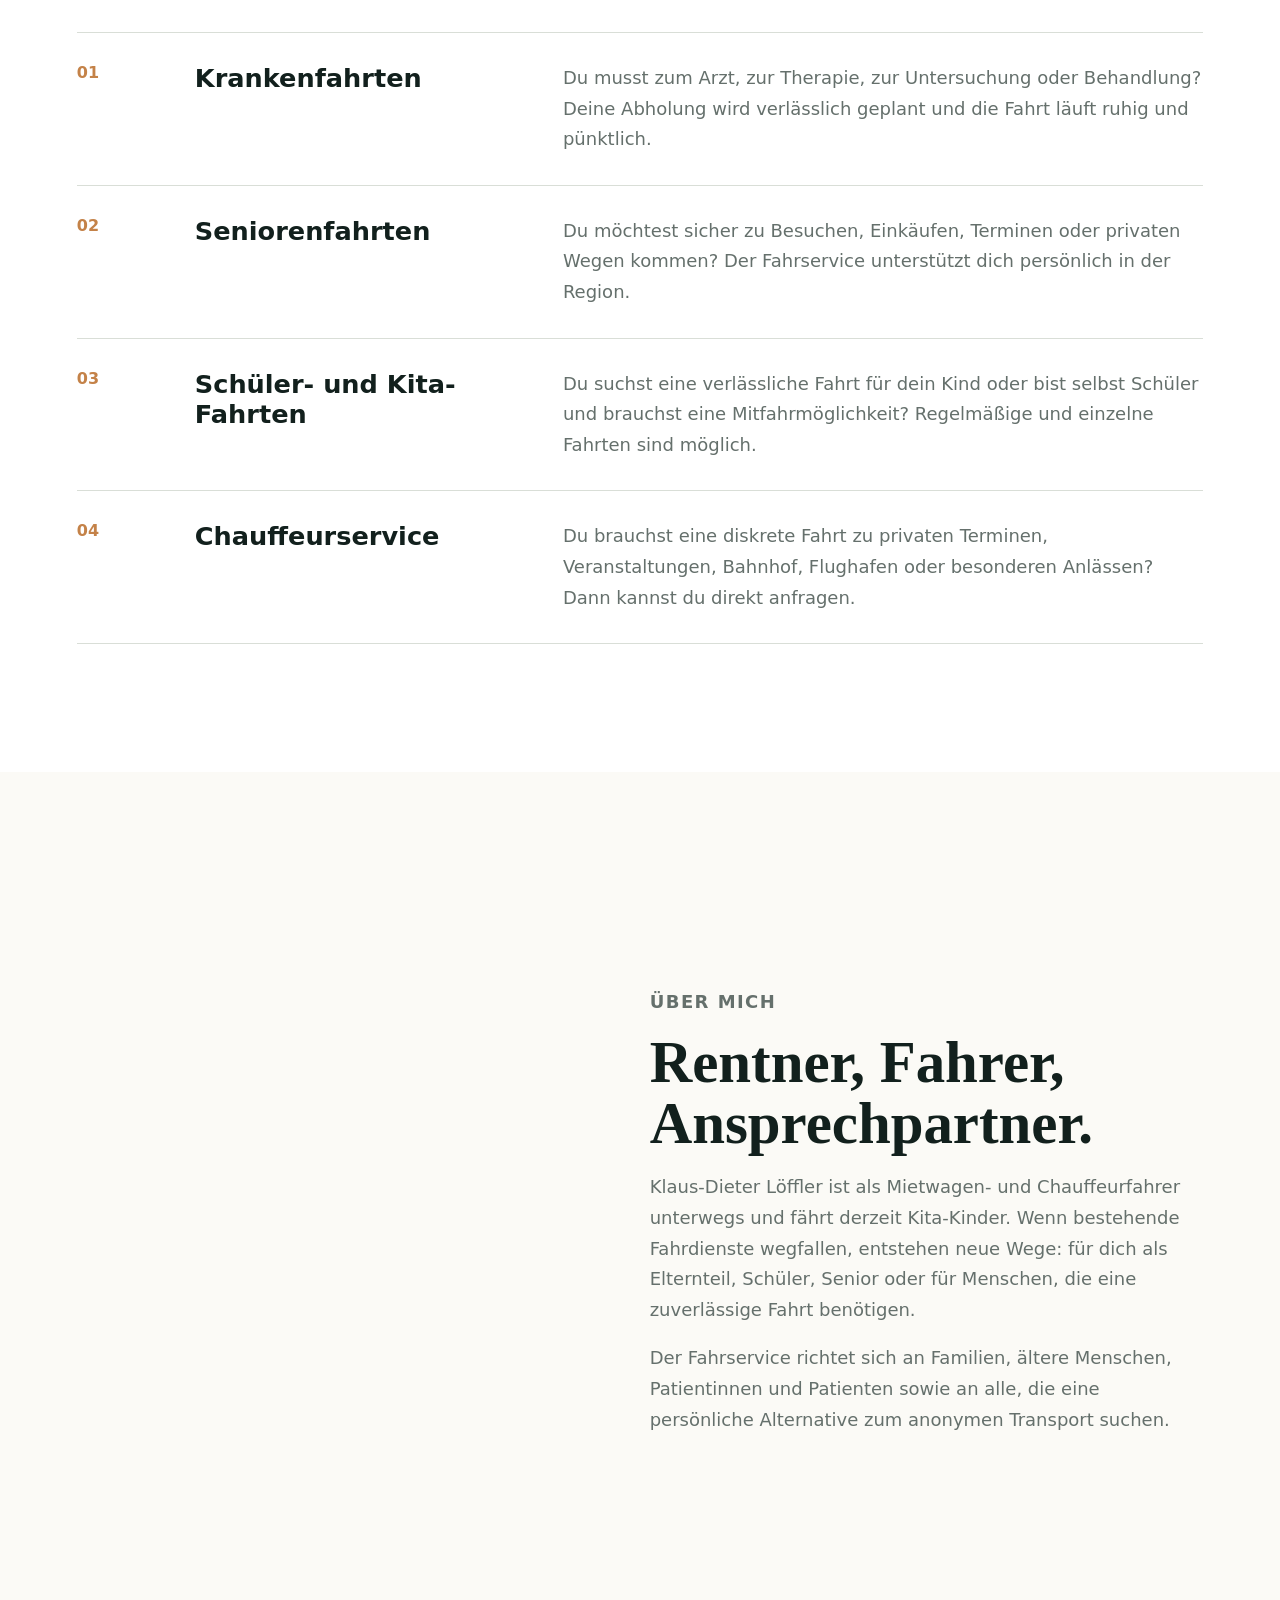
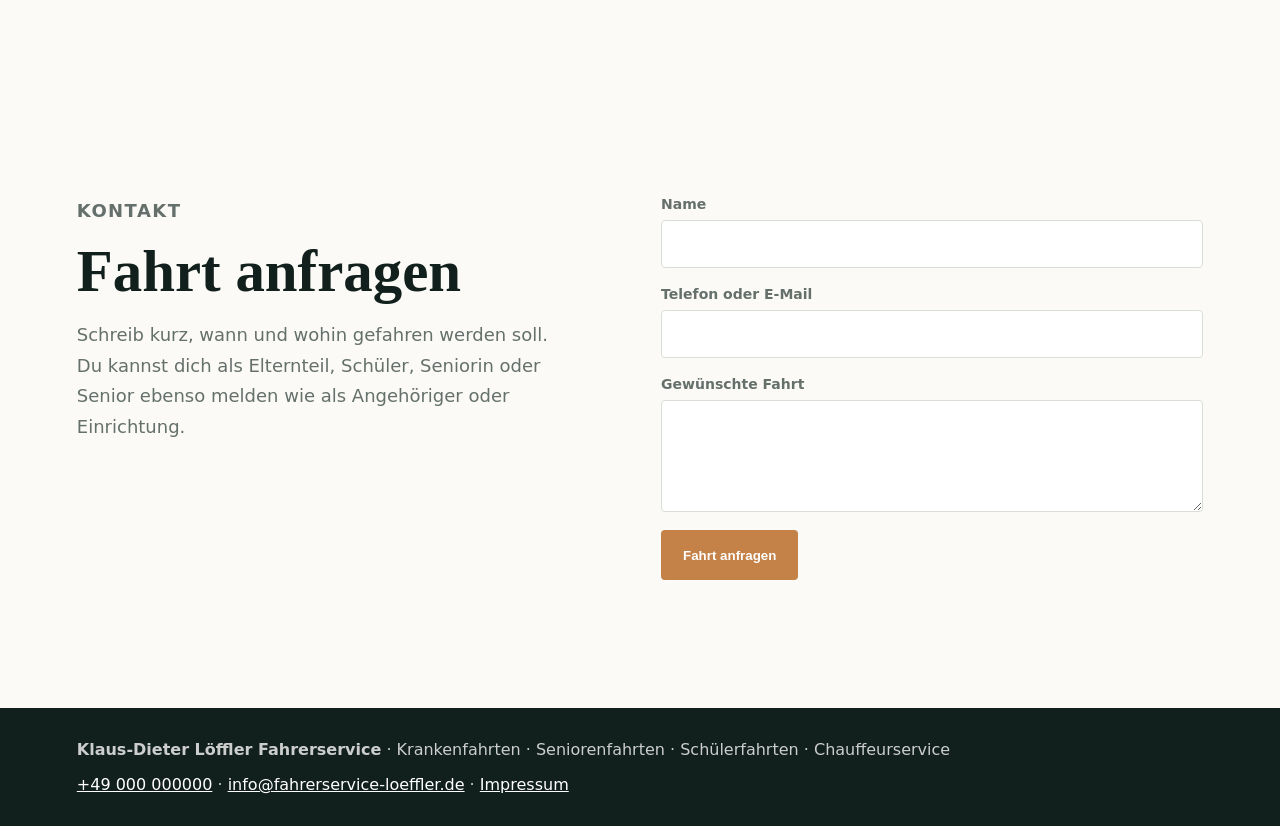
==== commit 71153ea2: "Add impressum page" ====
--- a/index.html
+++ b/index.html
@@ -128,7 +128,7 @@
 
     <footer class="footer">
       <p><strong>Klaus-Dieter Löffler Fahrerservice</strong> · Krankenfahrten · Seniorenfahrten · Schülerfahrten · Chauffeurservice</p>
-      <p><a href="tel:+49000000000">+49 000 000000</a> · <a href="mailto:info@fahrerservice-loeffler.de">info@fahrerservice-loeffler.de</a></p>
+      <p><a href="tel:+49000000000">+49 000 000000</a> · <a href="mailto:info@fahrerservice-loeffler.de">info@fahrerservice-loeffler.de</a> · <a href="impressum.html">Impressum</a></p>
     </footer>
 
     <script src="script.js"></script>
--- a/styles.css
+++ b/styles.css
@@ -41,6 +41,13 @@
 }
 
 .site-header.is-scrolled {
+  background: rgba(251, 250, 246, 0.94);
+  color: var(--ink);
+  box-shadow: 0 8px 28px rgba(16, 35, 31, 0.08);
+  backdrop-filter: blur(14px);
+}
+
+.site-header.on-light {
   background: rgba(251, 250, 246, 0.94);
   color: var(--ink);
   box-shadow: 0 8px 28px rgba(16, 35, 31, 0.08);
@@ -301,6 +308,53 @@
   cursor: pointer;
 }
 
+.legal-page {
+  padding-top: 116px;
+}
+
+.legal-hero {
+  padding: clamp(72px, 9vw, 128px) clamp(20px, 6vw, 84px) clamp(44px, 7vw, 84px);
+  background: var(--deep);
+  color: var(--white);
+}
+
+.legal-hero h1 {
+  max-width: 920px;
+  margin-bottom: 0;
+}
+
+.legal-content {
+  display: grid;
+  gap: 38px;
+  max-width: 860px;
+  padding: clamp(56px, 8vw, 96px) clamp(20px, 6vw, 84px);
+}
+
+.legal-block {
+  border-bottom: 1px solid var(--line);
+  padding-bottom: 30px;
+}
+
+.legal-block:last-child {
+  border-bottom: 0;
+  padding-bottom: 0;
+}
+
+.legal-block h2 {
+  margin-bottom: 14px;
+  font-size: clamp(28px, 3.2vw, 44px);
+}
+
+.legal-block p {
+  color: var(--muted);
+  font-size: 18px;
+  line-height: 1.7;
+}
+
+.legal-block p:last-child {
+  margin-bottom: 0;
+}
+
 .footer {
   display: flex;
   flex-wrap: wrap;
